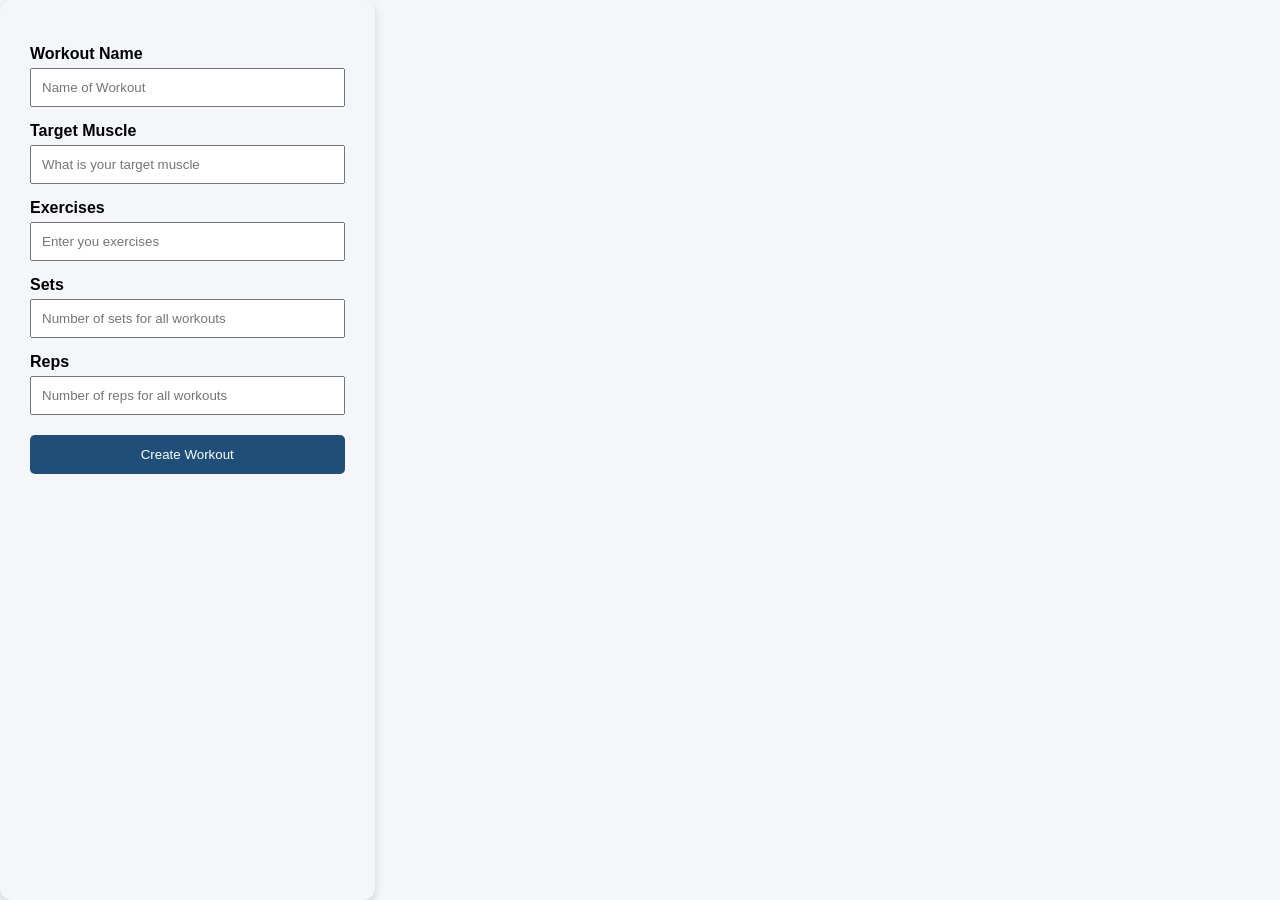
==== src/main/resources/static/dashboard.html @ 2c9cd8ca "Add workout creation feature with Spring Boot and MySQL" ====
<!DOCTYPE html>
<html lang="en">
<head>
    <meta charset="UTF-8">
    <meta name="viewpoint" content="width=device-width, initial-scale=1.0">
    <title>RepMaster</title>
    <!-- Link to our stylesheet -->
    <link rel="stylesheet" href="css/style.css">
</head>
<body>


<!-- Main Registration Card  -->

<div class="container">

    <!--  Header  -->
    <header>

    </header>

    <!--  Create Workout Form -->
    <main>

        <form id="createWorkoutForm">

            <!-- workoutName -->
            <label for="workoutName">Workout Name</label>

            <input
                    type="text"
                    id="workoutName"
                    placeholder="Name of Workout"
                    required>

            <!-- Target Muscle -->
            <label for="targetMuscle">Target Muscle</label>

            <input
                    type="text"
                    id="targetMuscle"
                    placeholder="What is your target muscle"
                    required>

            <!-- exercises -->
            <label for="exercises"> Exercises</label>

            <input
                    type="text"
                    id="exercises"
                    placeholder="Enter you exercises"
                    required>


            <!-- Sets -->
            <label for="sets">Sets</label>

            <input
                    type="number"
                    id="sets"
                    placeholder="Number of sets for all workouts"
                    required>


            <!-- Reps -->
            <label for="reps">Reps</label>

            <input
                    type="number"
                    id="reps"
                    placeholder="Number of reps for all workouts"
                    required>



            <!-- Save Button -->
            <button type="submit" id="saveButton">

                Create Workout

            </button>

        </form>

    </main>


</div>

<!-- JavaScript -->
<script src="js/app.js"></script>

</body>
</html>
---- src/main/resources/static/css/style.css ----
/*
 *
 * RepMaster Stylesheet
 * This file controls the appearance of the RepMaster
 * login page.
 *
 */

/*
   Page Styling
 */

body {

    font-family: Arial, sans-serif;

    background-color: #f4f6f9;

    display: flex;

    justify-content: centre;

    align-items: centre;

    height: 100vh;

    margin: 0;

}
/*
   Login Card
 */
.container{

    width: 350px

    background: white;

    padding: 30px;

    border-radius: 12px;

    box-shadow: 0 4px 10px rgba(0,0,0,0.15);


}


/*
   Main Heading
*/
h1 {

    text-align: center;

    color: #1f4e79;

}

h1:hover {

    color: red;

}
/*
   Paragraph
*/
p {

    text-align: center;

    color: gray;

}
/*
   Labels
 */
label {

    display: block;

    margin-top: 15px;

    font-weight: bold;

}

/*
   Text Boxes
 */
input {

    width: 100%;

    padding: 10px;

    margin-top: 5px;

    box-sizing: border-box;

}

/*
   Login Button
 */
button {

    width: 100%;

    margin-top: 20px;

    padding: 12px;

    background-color: #1f4e79;

    color: white;

    border: none;

    border-radius: 5px;

    cursor: pointer;

}

/*
   Button Hover Effect
 */
button:hover {

    background-color: #163a5c;

}
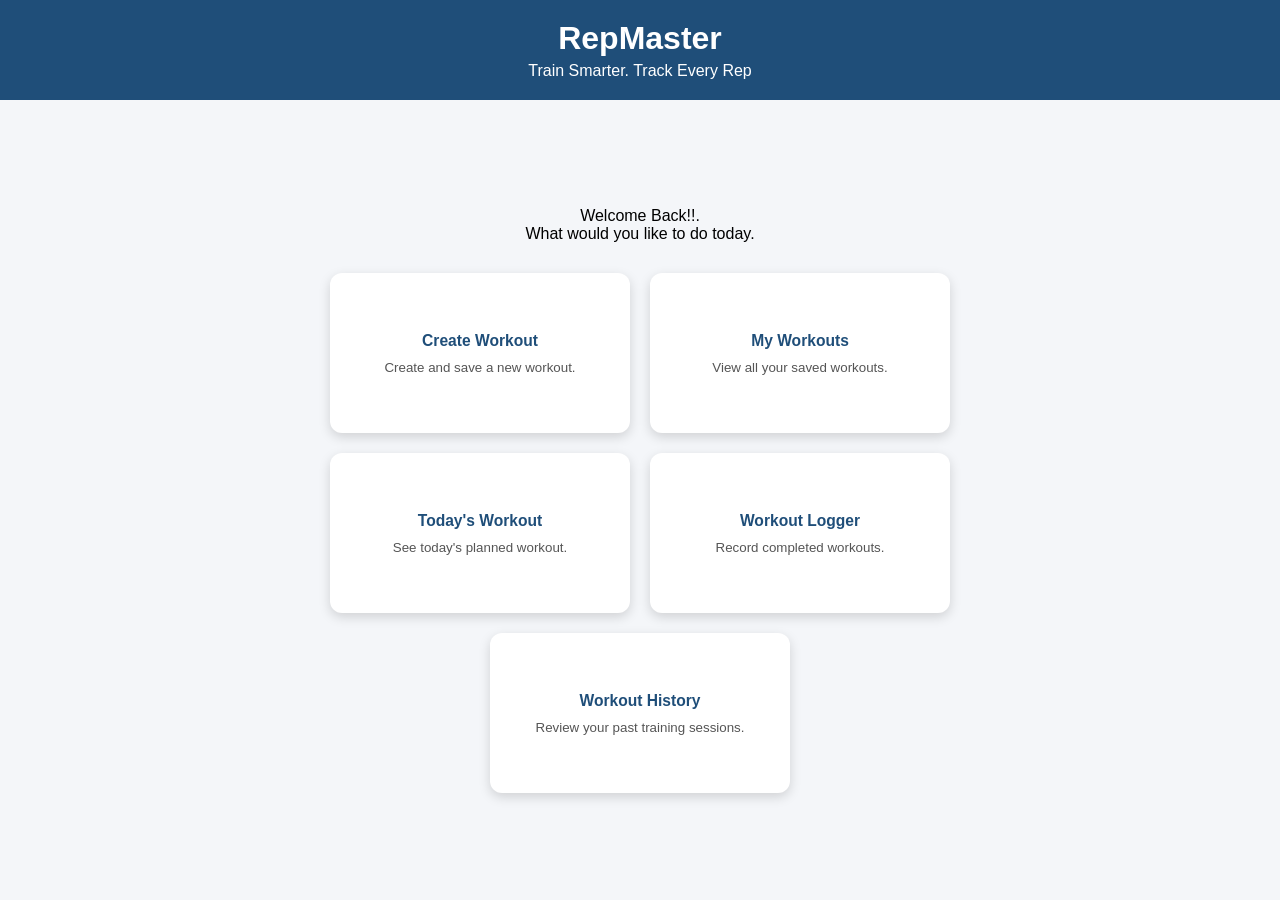
==== commit 4ca9bbef: "Redesign dashboard layout and improve create workout UI" ====
--- a/src/main/resources/static/dashboard.html
+++ b/src/main/resources/static/dashboard.html
@@ -2,10 +2,10 @@
 <html lang="en">
 <head>
     <meta charset="UTF-8">
-    <meta name="viewpoint" content="width=device-width, initial-scale=1.0">
+    <meta name="viewport" content="width=device-width, initial-scale=1.0">
     <title>RepMaster</title>
     <!-- Link to our stylesheet -->
-    <link rel="stylesheet" href="css/style.css">
+    <link rel="stylesheet" href="css/dashboard.css">
 </head>
 <body>
 
@@ -16,74 +16,241 @@
 
     <!--  Header  -->
     <header>
-
+        <h1>RepMaster</h1>
+
+        <p>Train Smarter. Track Every Rep</p>
     </header>
 
-    <!--  Create Workout Form -->
-    <main>
-
-        <form id="createWorkoutForm">
-
-            <!-- workoutName -->
-            <label for="workoutName">Workout Name</label>
-
-            <input
-                    type="text"
-                    id="workoutName"
-                    placeholder="Name of Workout"
-                    required>
-
-            <!-- Target Muscle -->
-            <label for="targetMuscle">Target Muscle</label>
-
-            <input
-                    type="text"
-                    id="targetMuscle"
-                    placeholder="What is your target muscle"
-                    required>
-
-            <!-- exercises -->
-            <label for="exercises"> Exercises</label>
-
-            <input
-                    type="text"
-                    id="exercises"
-                    placeholder="Enter you exercises"
-                    required>
-
-
-            <!-- Sets -->
-            <label for="sets">Sets</label>
-
-            <input
-                    type="number"
-                    id="sets"
-                    placeholder="Number of sets for all workouts"
-                    required>
-
-
-            <!-- Reps -->
-            <label for="reps">Reps</label>
-
-            <input
-                    type="number"
-                    id="reps"
-                    placeholder="Number of reps for all workouts"
-                    required>
-
-
-
-            <!-- Save Button -->
-            <button type="submit" id="saveButton">
-
-                Create Workout
-
-            </button>
-
-        </form>
-
-    </main>
-
+        <div class="home">
+            <p>Welcome Back!!.</p>
+
+            <p>What would you like to do today.</p>
+
+            <div class="feature-grid">
+
+                    <!--  Create Workout button -->
+                    <button type="button" class="feature-card" id="createWorkoutButton">
+
+                        <h3>Create Workout</h3>
+
+                        <p>Create and save a new workout.</p>
+
+                    </button>
+                    <!--  View workouts button -->
+                    <button type="button" class="feature-card" id="myWorkoutsButton">
+
+                        <h3>My Workouts</h3>
+
+                        <p>View all your saved workouts.</p>
+
+                    </button>
+                    <!--  View current day's workouts -->
+                    <button type="button" class="feature-card" id="todayWorkoutButton">
+
+                        <h3>Today's Workout</h3>
+
+                        <p>See today's planned workout.</p>
+
+                    </button>
+                    <!--  Log workouts button -->
+                    <button type="button" class="feature-card" id="workoutLoggerButton">
+
+                        <h3>Workout Logger</h3>
+
+                        <p>Record completed workouts.</p>
+
+                    </button>
+                    <!--  View Workout History  -->
+                <button type="button" class="feature-card last-card" id="workoutHistoryButton">
+
+                        <h3>Workout History</h3>
+
+                        <p>Review your past training sessions.</p>
+
+                    </button>
+
+
+            </div>
+
+
+
+        </div>
+
+    <!-- ========================= -->
+    <!-- Dashboard -->
+    <!-- ========================= -->
+        <div class="dashboard">
+
+                <div class="sidebar">
+
+                    <h2>Navigation</h2>
+
+                    <!--  Home button -->
+                    <button type="button" id="homeButton">
+
+                        🏠 Home
+
+                    </button>
+
+                </div>
+
+            <div class="main-content">
+
+                <!-- ========================= -->
+                <!-- Create Workout Section -->
+                <!-- ========================= -->
+                <section id="createWorkoutSection">
+
+                    <div class="workout-card">
+
+                        <h2>Create Workout</h2>
+
+                        <p>Build your next training session.</p>
+
+                        <form id="createWorkoutForm">
+
+                            <!-- Workout Name -->
+                            <label for="workoutName">Workout Name</label>
+
+                            <input
+                                    type="text"
+                                    id="workoutName"
+                                    placeholder="Enter workout name"
+                                    required>
+
+                            <!-- Target Muscle -->
+                            <label for="targetMuscle">Target Muscle</label>
+
+                            <input
+                                    type="text"
+                                    id="targetMuscle"
+                                    placeholder="Enter target muscle"
+                                    required>
+
+                            <!-- Exercises -->
+                            <label for="exercises">Exercises</label>
+
+                            <input
+                                    type="text"
+                                    id="exercises"
+                                    placeholder="Enter exercises"
+                                    required>
+
+                            <!-- Sets and Reps -->
+                            <div class="form-row">
+
+                                <div>
+
+                                    <label for="sets">Sets</label>
+
+                                    <input
+                                            type="number"
+                                            id="sets"
+                                            placeholder="Sets"
+                                            required>
+
+                                </div>
+
+                                <div>
+
+                                    <label for="reps">Reps</label>
+
+                                    <input
+                                            type="number"
+                                            id="reps"
+                                            placeholder="Reps"
+                                            required>
+
+                                </div>
+
+                            </div>
+
+                            <button type="submit" id="saveButton">
+
+                                Create Workout
+
+                            </button>
+
+                        </form>
+
+                    </div>
+
+                </section>
+
+
+
+                <!-- ========================= -->
+                <!-- My Workouts Section -->
+                <!-- ========================= -->
+
+                <section id="myWorkoutsSection" style="display:none;">
+
+                    <div class="workout-card">
+
+                        <h2>My Workouts</h2>
+
+                        <p>View all your saved workouts.</p>
+
+                    </div>
+
+                </section>
+
+
+
+                <!-- ========================= -->
+                <!-- Today's Workout Section -->
+                <!-- ========================= -->
+
+                <section id="todayWorkoutSection" style="display:none;">
+
+                    <div class="workout-card">
+
+                        <h2>Today's Workout</h2>
+
+                        <p>See today's planned workouts.</p>
+
+                    </div>
+
+                </section>
+
+
+
+                <!-- ========================= -->
+                <!-- Workout Logger Section -->
+                <!-- ========================= -->
+
+                <section id="loggerSection" style="display:none;">
+
+                    <div class="workout-card">
+
+                        <h2>Workout Logger</h2>
+
+                        <p>Record completed workouts.</p>
+
+                    </div>
+
+                </section>
+
+
+
+                <!-- ========================= -->
+                <!-- Workout History Section -->
+                <!-- ========================= -->
+
+                <section id="historySection" style="display:none;">
+
+                    <div class="workout-card">
+
+                        <h2>Workout History</h2>
+
+                        <p>Review your past training sessions.</p>
+
+                    </div>
+
+                </section>
+
+            </div>
+        </div>
 
 </div>
 
@@ -91,4 +258,5 @@
 <script src="js/app.js"></script>
 
 </body>
-</html>+</html>
+
--- a/src/main/resources/static/css/dashboard.css
+++ b/src/main/resources/static/css/dashboard.css
@@ -0,0 +1,255 @@
+/* ===================================================== */
+/* RESET */
+/* ===================================================== */
+
+*{
+    margin: 0;
+    padding: 0;
+    box-sizing: border-box;
+}
+
+
+/* ===================================================== */
+/* PAGE */
+/* ===================================================== */
+
+body{
+    font-family: Arial, sans-serif;
+    background-color: #f4f6f9;
+}
+
+
+/* ===================================================== */
+/* MAIN CONTAINER */
+/* ===================================================== */
+
+.container{
+    width: 100%;
+    min-height: 100vh;
+}
+
+
+/* ===================================================== */
+/* HEADER */
+/* ===================================================== */
+
+header{
+    background-color: #1f4e79;
+    color: white;
+    padding: 20px;
+}
+
+header h1{
+    text-align: center;
+}
+
+header p{
+    text-align: center;
+    color: white;
+    margin-top: 5px;
+}
+
+
+/* ===================================================== */
+/* HOME VIEW */
+/* ===================================================== */
+
+.home{
+    display: flex;
+    flex-direction: column;
+    align-items: center;
+    justify-content: center;
+    min-height: calc(100vh - 100px);
+}
+
+
+/* ===================================================== */
+/* FEATURE CARDS */
+/* ===================================================== */
+
+.feature-grid{
+    display: grid;
+    grid-template-columns: repeat(2, 300px);
+    gap: 20px;
+    margin-top: 30px;
+}
+
+.feature-card{
+    width: 300px;
+    height: 160px;
+    background: white;
+    border-radius: 12px;
+    border: none;
+    box-shadow: 0 4px 12px rgba(0,0,0,0.15);
+    cursor: pointer;
+    padding: 20px;
+    transition: 0.3s;
+}
+
+.feature-card:hover{
+    transform: translateY(-5px);
+    box-shadow: 0 8px 18px rgba(0,0,0,0.2);
+}
+
+.feature-card h3{
+    color: #1f4e79;
+    margin-bottom: 10px;
+}
+
+.feature-card p{
+    color: #555;
+    text-align: center;
+}
+
+.last-card{
+    grid-column: 1 / 3;
+    justify-self: center;
+}
+
+
+/* ===================================================== */
+/* DASHBOARD LAYOUT */
+/* ===================================================== */
+
+.dashboard{
+    display: none;
+    min-height: calc(100vh - 100px);
+}
+
+
+/* ===================================================== */
+/* SIDEBAR */
+/* ===================================================== */
+
+.sidebar{
+    width: 250px;
+    background: white;
+    border-right: 1px solid #ddd;
+    padding: 25px;
+}
+
+.sidebar h2{
+    color: #1f4e79;
+    margin-bottom: 25px;
+}
+
+.sidebar button{
+    width: 100%;
+    padding: 12px;
+    border: none;
+    background: #1f4e79;
+    color: white;
+    border-radius: 8px;
+    cursor: pointer;
+    font-size: 16px;
+}
+
+.sidebar button:hover{
+    background: #163b5c;
+}
+
+
+/* ===================================================== */
+/* MAIN CONTENT */
+/* ===================================================== */
+
+.main-content{
+    flex: 1;
+    display: flex;
+    justify-content: center;
+    align-items: flex-start;
+    padding: 40px;
+}
+
+
+/* ===================================================== */
+/* WORKOUT CARD */
+/* ===================================================== */
+
+.workout-card{
+    width: 100%;
+    max-width: 700px;
+    background: white;
+    padding: 35px;
+    border-radius: 12px;
+    box-shadow: 0 4px 12px rgba(0,0,0,0.15);
+}
+
+.workout-card h2{
+    color: #1f4e79;
+    margin-bottom: 10px;
+}
+
+.workout-card p{
+    color: #666;
+    margin-bottom: 25px;
+}
+
+
+/* ===================================================== */
+/* FORM */
+/* ===================================================== */
+
+#createWorkoutForm{
+    display: flex;
+    flex-direction: column;
+}
+
+
+/* ===================================================== */
+/* LABELS */
+/* ===================================================== */
+
+#createWorkoutForm label{
+    margin-top: 15px;
+    margin-bottom: 6px;
+    font-weight: bold;
+}
+
+
+/* ===================================================== */
+/* INPUTS */
+/* ===================================================== */
+
+#createWorkoutForm input{
+    width: 100%;
+    padding: 12px;
+    border: 1px solid #ccc;
+    border-radius: 8px;
+    font-size: 15px;
+}
+
+
+/* ===================================================== */
+/* SETS & REPS ROW */
+/* ===================================================== */
+
+.form-row{
+    display: flex;
+    gap: 20px;
+}
+
+.form-row div{
+    flex: 1;
+}
+
+
+/* ===================================================== */
+/* BUTTON */
+/* ===================================================== */
+
+#saveButton{
+    width: 220px;
+    margin: 30px auto 0;
+    padding: 12px;
+    background: #1f4e79;
+    color: white;
+    border: none;
+    border-radius: 8px;
+    cursor: pointer;
+    font-size: 16px;
+}
+
+#saveButton:hover{
+    background: #163b5c;
+}
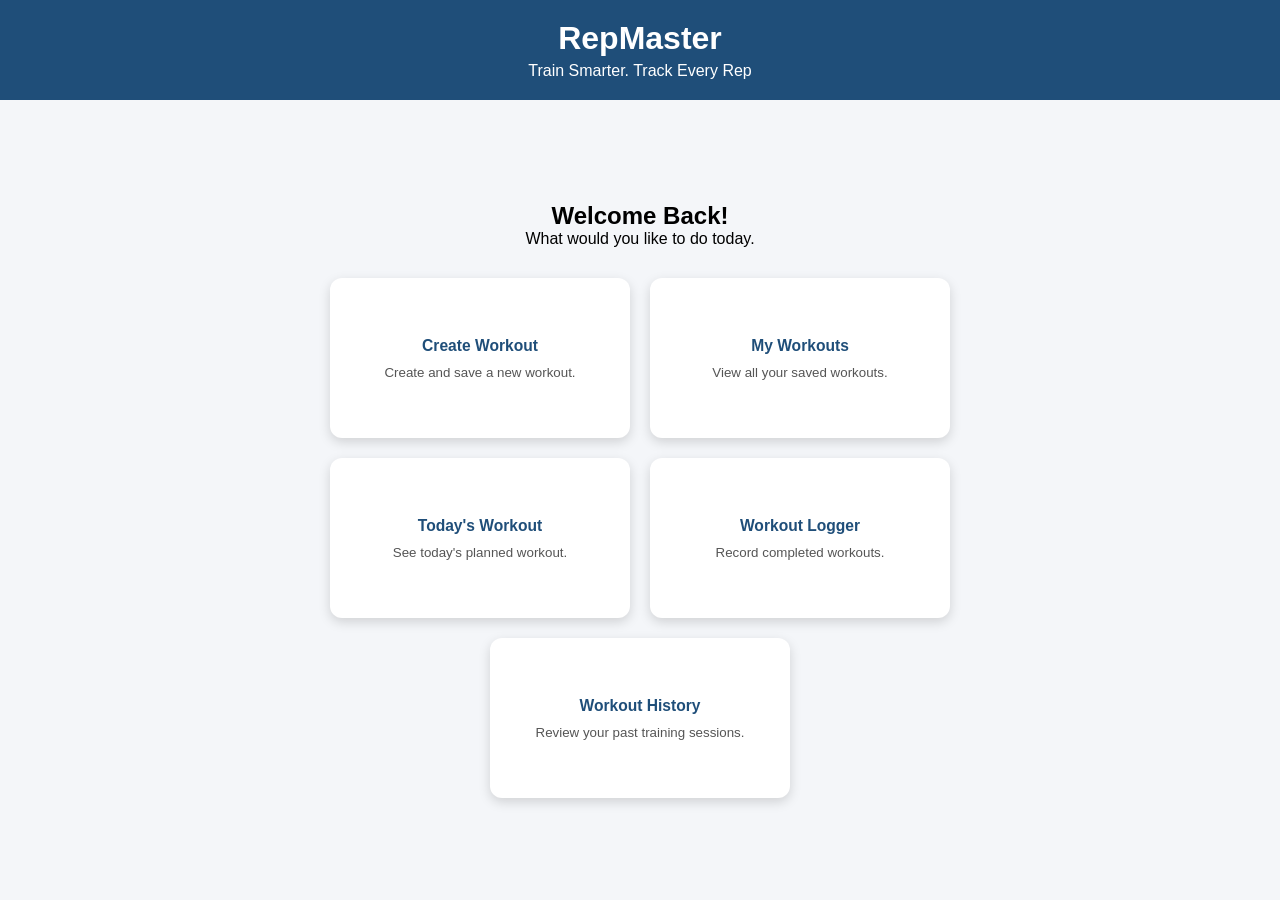
==== commit dd83fa5e: "Added user-specific workouts, workout logs, login improvements, and dashboard enhancements" ====
--- a/src/main/resources/static/dashboard.html
+++ b/src/main/resources/static/dashboard.html
@@ -4,13 +4,13 @@
     <meta charset="UTF-8">
     <meta name="viewport" content="width=device-width, initial-scale=1.0">
     <title>RepMaster</title>
-    <!-- Link to our stylesheet -->
+    <!-- Link to stylesheet -->
     <link rel="stylesheet" href="css/dashboard.css">
 </head>
 <body>
 
 
-<!-- Main Registration Card  -->
+<!-- Workout Card  -->
 
 <div class="container">
 
@@ -22,8 +22,8 @@
     </header>
 
         <div class="home">
-            <p>Welcome Back!!.</p>
-
+
+            <h2 id="welcomeMessage">Welcome Back!</h2>
             <p>What would you like to do today.</p>
 
             <div class="feature-grid">
@@ -191,6 +191,12 @@
 
                         <p>View all your saved workouts.</p>
 
+                        <!-- Workout cards will be added here -->
+
+                        <div id="workoutsContainer">
+
+                        </div>
+
                     </div>
 
                 </section>
@@ -203,29 +209,76 @@
 
                 <section id="todayWorkoutSection" style="display:none;">
 
+                    <div class="dashboard-card" onclick="showComingSoonModal()">
+                        <h3>Today's Workout</h3>
+                        <p>See today's planned workout.</p>
+                    </div>
+
+                </section>
+
+
+
+                <!-- ========================= -->
+                <!-- Workout Logger Section -->
+                <!-- ========================= -->
+
+                <section id="loggerSection" style="display:none;">
+
                     <div class="workout-card">
 
-                        <h2>Today's Workout</h2>
-
-                        <p>See today's planned workouts.</p>
-
-                    </div>
-
-                </section>
-
-
-
-                <!-- ========================= -->
-                <!-- Workout Logger Section -->
-                <!-- ========================= -->
-
-                <section id="loggerSection" style="display:none;">
-
-                    <div class="workout-card">
-
                         <h2>Workout Logger</h2>
 
-                        <p>Record completed workouts.</p>
+                        <p>Record your completed workout.</p>
+
+                        <form id="workoutLoggerForm">
+
+                            <!-- Workout -->
+                            <label for="logWorkoutName">Workout</label>
+
+                            <select id="logWorkoutName" required>
+
+                                <option value="">Select a workout</option>
+
+                            </select>
+
+                            <!-- Workout Date -->
+                            <label for="logWorkoutDate">Workout Date</label>
+
+                            <input
+                                    type="date"
+                                    id="logWorkoutDate"
+                                    required>
+
+                            <!-- Duration -->
+                            <label for="logDuration">Duration (minutes)</label>
+
+                            <input
+                                    type="number"
+                                    id="logDuration"
+                                    placeholder="Enter duration"
+                                    required>
+
+                            <!-- Notes -->
+                            <label for="logNotes">Notes</label>
+
+                            <textarea
+                                    id="logNotes"
+                                    rows="4"
+                                    placeholder="How did today's workout go?"></textarea>
+
+                            <button type="submit" id="saveLogButton">
+
+                                Save Workout Log
+
+                            </button>
+
+                        </form>
+
+                        <hr>
+
+                        <h3>Saved Workout Logs</h3>
+
+                        <div id="workoutLogsContainer"></div>
 
                     </div>
 
@@ -239,12 +292,9 @@
 
                 <section id="historySection" style="display:none;">
 
-                    <div class="workout-card">
-
-                        <h2>Workout History</h2>
-
+                    <div class="dashboard-card" onclick="showComingSoonModal()">
+                        <h3>Workout History</h3>
                         <p>Review your past training sessions.</p>
-
                     </div>
 
                 </section>
@@ -257,6 +307,26 @@
 <!-- JavaScript -->
 <script src="js/app.js"></script>
 
+<!-- Coming Soon Modal -->
+<div id="comingSoonModal" class="modal">
+
+    <div class="modal-content">
+
+        <h2>🚧 Coming Soon</h2>
+
+        <p>
+            This feature is currently under development and
+            will be available in a future version of RepMaster.
+        </p>
+
+        <button onclick="closeComingSoonModal()">
+            OK
+        </button>
+
+    </div>
+
+</div>
+
 </body>
 </html>
 
--- a/src/main/resources/static/css/dashboard.css
+++ b/src/main/resources/static/css/dashboard.css
@@ -154,11 +154,27 @@
 /* ===================================================== */
 
 .main-content{
+
     flex: 1;
+
     display: flex;
-    justify-content: center;
+
+    justify-content: flex-start;
+
     align-items: flex-start;
+
     padding: 40px;
+
+}
+
+.main-content section{
+
+    width:100%;
+
+    display:flex;
+
+    justify-content:center;
+
 }
 
 
@@ -167,89 +183,346 @@
 /* ===================================================== */
 
 .workout-card{
+
+    width:100%;
+
+    max-width:900px;
+
+    background:white;
+
+    padding:40px;
+
+    border-radius:15px;
+
+    box-shadow:0 6px 15px rgba(0,0,0,0.12);
+
+    margin:0 auto;
+
+}
+
+.workout-card h2{
+
+    color:#1f4f82;
+
+    margin-bottom:8px;
+
+    font-size:32px;
+
+}
+
+.workout-card p{
+
+    color:#666;
+
+    margin-bottom:25px;
+
+}
+
+/* ===================================================== */
+/* FORMS */
+/* ===================================================== */
+
+#createWorkoutForm,
+#workoutLoggerForm{
+
+    display:flex;
+
+    flex-direction:column;
+
+    gap:18px;
+
+}
+
+#createWorkoutForm label,
+#workoutLoggerForm label{
+
+    font-weight:bold;
+
+    color:#1f4e79;
+
+}
+
+#createWorkoutForm input,
+#createWorkoutForm select,
+#createWorkoutForm textarea,
+#workoutLoggerForm input,
+#workoutLoggerForm select,
+#workoutLoggerForm textarea{
+
+    width:100%;
+
+    padding:14px;
+
+    border:1px solid #d6d6d6;
+
+    border-radius:10px;
+
+    font-size:15px;
+
+    transition:.25s;
+
+}
+
+#createWorkoutForm input:focus,
+#createWorkoutForm select:focus,
+#createWorkoutForm textarea:focus,
+#workoutLoggerForm input:focus,
+#workoutLoggerForm select:focus,
+#workoutLoggerForm textarea:focus{
+
+    outline:none;
+
+    border-color:#1f4e79;
+
+    box-shadow:0 0 8px rgba(31,78,121,.2);
+
+}
+
+#workoutLoggerForm textarea{
+
+    resize:vertical;
+
+}
+
+.form-row{
+
+    display:flex;
+
+    gap:20px;
+
+}
+
+.form-row div{
+
+    flex:1;
+
+}
+/* ===================================================== */
+/* MY WORKOUTS */
+/* ===================================================== */
+
+#workoutsContainer{
+
+    margin-top: 30px;
+
+    display: flex;
+
+    flex-direction: column;
+
+    gap: 20px;
+
+}
+
+
+/* Individual workout */
+
+.workout-item{
+
+    background: #f8f9fb;
+
+    border: 1px solid #ddd;
+
+    border-radius: 10px;
+
+    padding: 20px;
+
+}
+
+
+/* Workout title */
+
+.workout-item h3{
+
+    color: #1f4e79;
+
+    margin-bottom: 15px;
+
+}
+
+
+/* Workout information */
+.workout-item{
+
+    background:white;
+
+    border-left:6px solid #1f4e79;
+
+    border-radius:12px;
+
+    padding:22px;
+
+    margin-top:20px;
+
+    box-shadow:0 3px 10px rgba(0,0,0,.08);
+
+}
+
+.workout-item h3{
+
+    color:#1f4e79;
+
+    margin-bottom:15px;
+
+}
+
+.workout-item p{
+
+    margin:8px 0;
+
+    color:#444;
+
+}
+
+
+/* ==========================================
+   Workout Logger
+========================================== */
+
+#workoutLoggerForm{
+
+    display:flex;
+
+    flex-direction:column;
+
+    gap:15px;
+
+}
+
+#workoutLoggerForm label{
+
+    font-weight:bold;
+
+    color:#1f4f82;
+
+}
+
+#workoutLoggerForm input,
+#workoutLoggerForm select,
+#workoutLoggerForm textarea{
+
+    width:100%;
+
+    padding:12px;
+
+    border:1px solid #ccc;
+
+    border-radius:8px;
+
+    font-size:15px;
+
+    box-sizing:border-box;
+
+}
+
+#workoutLoggerForm textarea{
+
+    resize:vertical;
+
+}
+
+#saveButton,
+#saveLogButton{
+
+    width:100%;
+
+    margin-top:15px;
+
+    padding:14px;
+
+    background:#1f4e79;
+
+    color:white;
+
+    border:none;
+
+    border-radius:10px;
+
+    cursor:pointer;
+
+    font-size:16px;
+
+    transition:.25s;
+
+}
+
+#saveButton:hover,
+#saveLogButton:hover{
+
+    background:#163b5c;
+
+    transform:translateY(-2px);
+
+}
+/* ===========================
+   Coming Soon Modal
+=========================== */
+
+.modal {
+
+    display: none;
+    position: fixed;
+    z-index: 1000;
+
+    left: 0;
+    top: 0;
+
     width: 100%;
-    max-width: 700px;
+    height: 100%;
+
+    background: rgba(0,0,0,0.5);
+
+}
+
+.modal-content {
+
     background: white;
-    padding: 35px;
-    border-radius: 12px;
-    box-shadow: 0 4px 12px rgba(0,0,0,0.15);
-}
-
-.workout-card h2{
-    color: #1f4e79;
-    margin-bottom: 10px;
-}
-
-.workout-card p{
-    color: #666;
-    margin-bottom: 25px;
-}
-
-
-/* ===================================================== */
-/* FORM */
-/* ===================================================== */
-
-#createWorkoutForm{
-    display: flex;
-    flex-direction: column;
-}
-
-
-/* ===================================================== */
-/* LABELS */
-/* ===================================================== */
-
-#createWorkoutForm label{
-    margin-top: 15px;
-    margin-bottom: 6px;
-    font-weight: bold;
-}
-
-
-/* ===================================================== */
-/* INPUTS */
-/* ===================================================== */
-
-#createWorkoutForm input{
-    width: 100%;
-    padding: 12px;
-    border: 1px solid #ccc;
-    border-radius: 8px;
-    font-size: 15px;
-}
-
-
-/* ===================================================== */
-/* SETS & REPS ROW */
-/* ===================================================== */
-
-.form-row{
-    display: flex;
-    gap: 20px;
-}
-
-.form-row div{
-    flex: 1;
-}
-
-
-/* ===================================================== */
-/* BUTTON */
-/* ===================================================== */
-
-#saveButton{
-    width: 220px;
-    margin: 30px auto 0;
-    padding: 12px;
-    background: #1f4e79;
+
+    width: 400px;
+
+    margin: 12% auto;
+
+    padding: 30px;
+
+    border-radius: 10px;
+
+    text-align: center;
+
+    box-shadow: 0 8px 20px rgba(0,0,0,0.3);
+
+}
+
+.modal-content h2 {
+
+    color: #1f4d7a;
+
+    margin-bottom: 15px;
+
+}
+
+.modal-content p {
+
+    margin-bottom: 20px;
+
+}
+
+.modal-content button {
+
+    background: #1f4d7a;
+
     color: white;
+
     border: none;
-    border-radius: 8px;
+
+    padding: 10px 25px;
+
+    border-radius: 5px;
+
     cursor: pointer;
-    font-size: 16px;
-}
-
-#saveButton:hover{
-    background: #163b5c;
+
+}
+
+.modal-content button:hover {
+
+    background: #173b5d;
+
 }
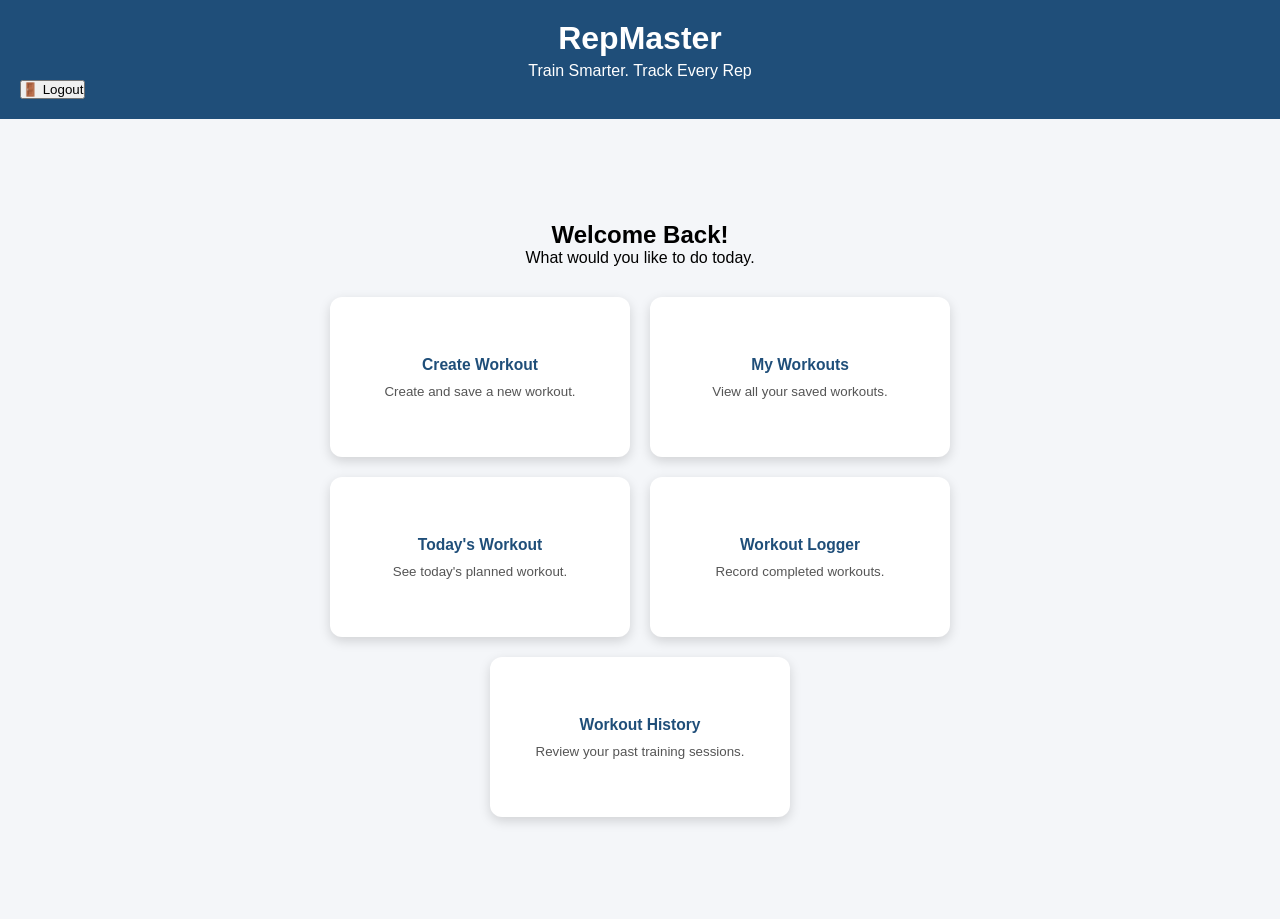
==== commit 2a1f3767: "Added workout history, logout, and improved dashboard navigation" ====
--- a/src/main/resources/static/dashboard.html
+++ b/src/main/resources/static/dashboard.html
@@ -13,12 +13,27 @@
 <!-- Workout Card  -->
 
 <div class="container">
-
-    <!--  Header  -->
-    <header>
-        <h1>RepMaster</h1>
-
-        <p>Train Smarter. Track Every Rep</p>
+    <!-- Header  -->
+    <header class="dashboard-header">
+
+        <div class="header-content">
+
+            <div>
+
+                <h1>RepMaster</h1>
+
+                <p>Train Smarter. Track Every Rep</p>
+
+            </div>
+            <!-- Logout Button  -->
+            <button type="button" id="logoutButton">
+
+                🚪 Logout
+
+            </button>
+
+        </div>
+
     </header>
 
         <div class="home">
@@ -292,9 +307,14 @@
 
                 <section id="historySection" style="display:none;">
 
-                    <div class="dashboard-card" onclick="showComingSoonModal()">
-                        <h3>Workout History</h3>
-                        <p>Review your past training sessions.</p>
+                    <div class="workout-card">
+
+                        <h2>Workout History</h2>
+
+                        <p>Review all completed workouts.</p>
+
+                        <div id="historyContainer"></div>
+
                     </div>
 
                 </section>
--- a/src/main/resources/static/css/dashboard.css
+++ b/src/main/resources/static/css/dashboard.css
@@ -525,4 +525,80 @@
 
     background: #173b5d;
 
+
+/* ===========================
+   Dashboard Header
+=========================== */
+
+.dashboard-header {
+
+    background: #1f4d7a;
+
+    color: white;
+
+    padding: 20px 40px;
+
+}
+
+
+.header-content {
+
+    display: flex;
+    justify-content: space-between;
+    align-items: center;
+
+}
+
+.header-content h1 {
+
+    margin: 0;
+
+}
+
+.header-content p {
+
+    margin-top: 5px;
+
+}
+
+#logoutButton {
+
+    position: absolute;
+
+    top: 25px;
+
+    right: 30px;
+
+    background: white;
+
+    color: #1f4d7a;
+
+    border: none;
+
+    padding: 12px 25px;
+
+    border-radius: 10px;
+
+    font-size: 16px;
+
+    font-weight: bold;
+
+    cursor: pointer;
+
+    box-shadow: 0 4px 10px rgba(0,0,0,.25);
+
+    transition: .3s;
+
+}
+
+#logoutButton:hover {
+
+    transform: scale(1.05);
+
+}
+
+.container {
+
+    position: relative;
+
 }
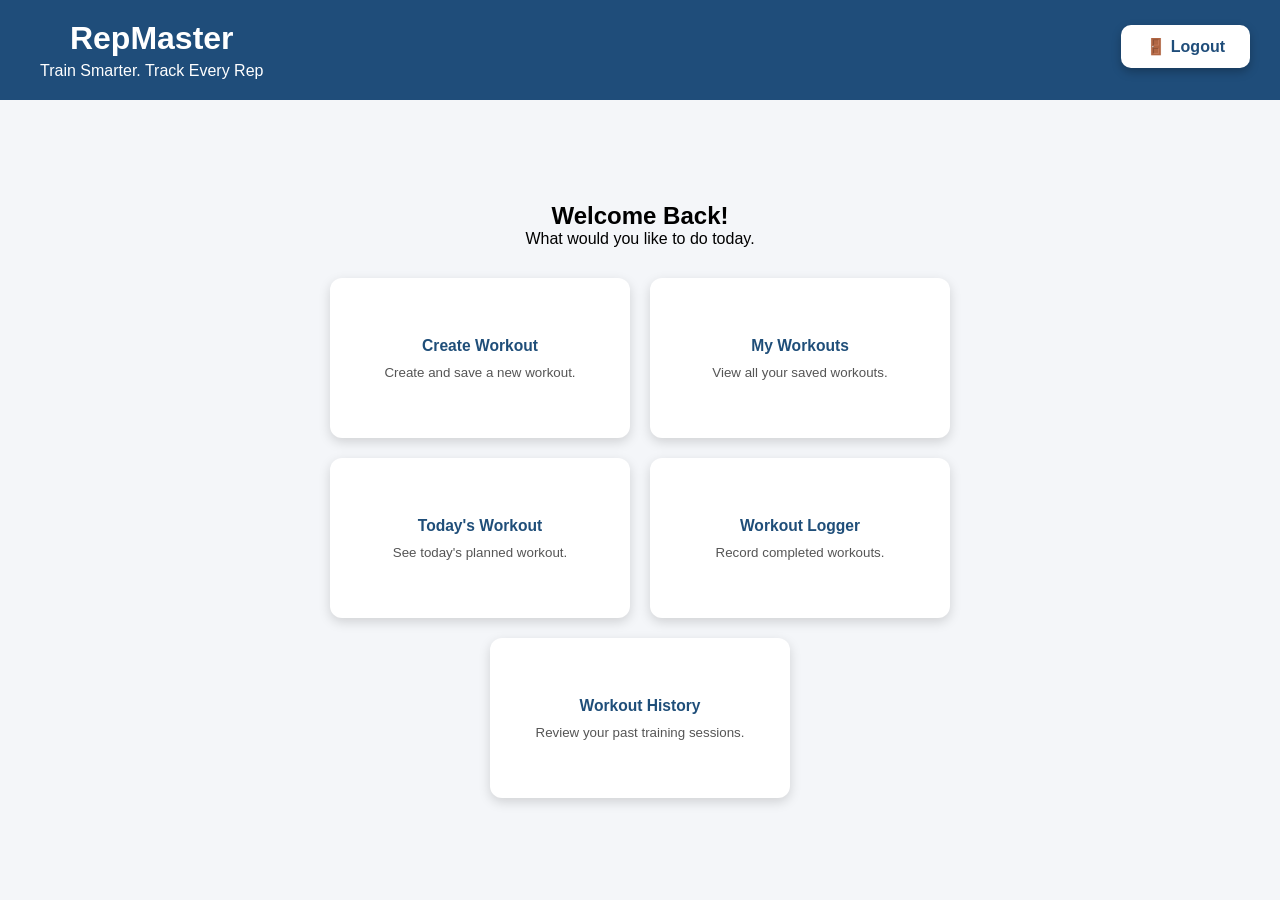
==== commit efd3eece: "Removed notification system and finalized UI" ====
--- a/src/main/resources/static/dashboard.html
+++ b/src/main/resources/static/dashboard.html
@@ -162,6 +162,7 @@
                                             type="number"
                                             id="sets"
                                             placeholder="Sets"
+                                            min="1"
                                             required>
 
                                 </div>
@@ -174,6 +175,7 @@
                                             type="number"
                                             id="reps"
                                             placeholder="Reps"
+                                            min="1"
                                             required>
 
                                 </div>
@@ -271,6 +273,7 @@
                                     type="number"
                                     id="logDuration"
                                     placeholder="Enter duration"
+                                    min="1"
                                     required>
 
                             <!-- Notes -->
@@ -323,10 +326,6 @@
         </div>
 
 </div>
-
-<!-- JavaScript -->
-<script src="js/app.js"></script>
-
 <!-- Coming Soon Modal -->
 <div id="comingSoonModal" class="modal">
 
@@ -347,6 +346,9 @@
 
 </div>
 
+<!-- JavaScript -->
+<script src="js/app.js"></script>
+
 </body>
 </html>
 
--- a/src/main/resources/static/css/dashboard.css
+++ b/src/main/resources/static/css/dashboard.css
@@ -524,7 +524,7 @@
 .modal-content button:hover {
 
     background: #173b5d;
-
+}
 
 /* ===========================
    Dashboard Header
@@ -601,4 +601,4 @@
 
     position: relative;
 
-}+}
